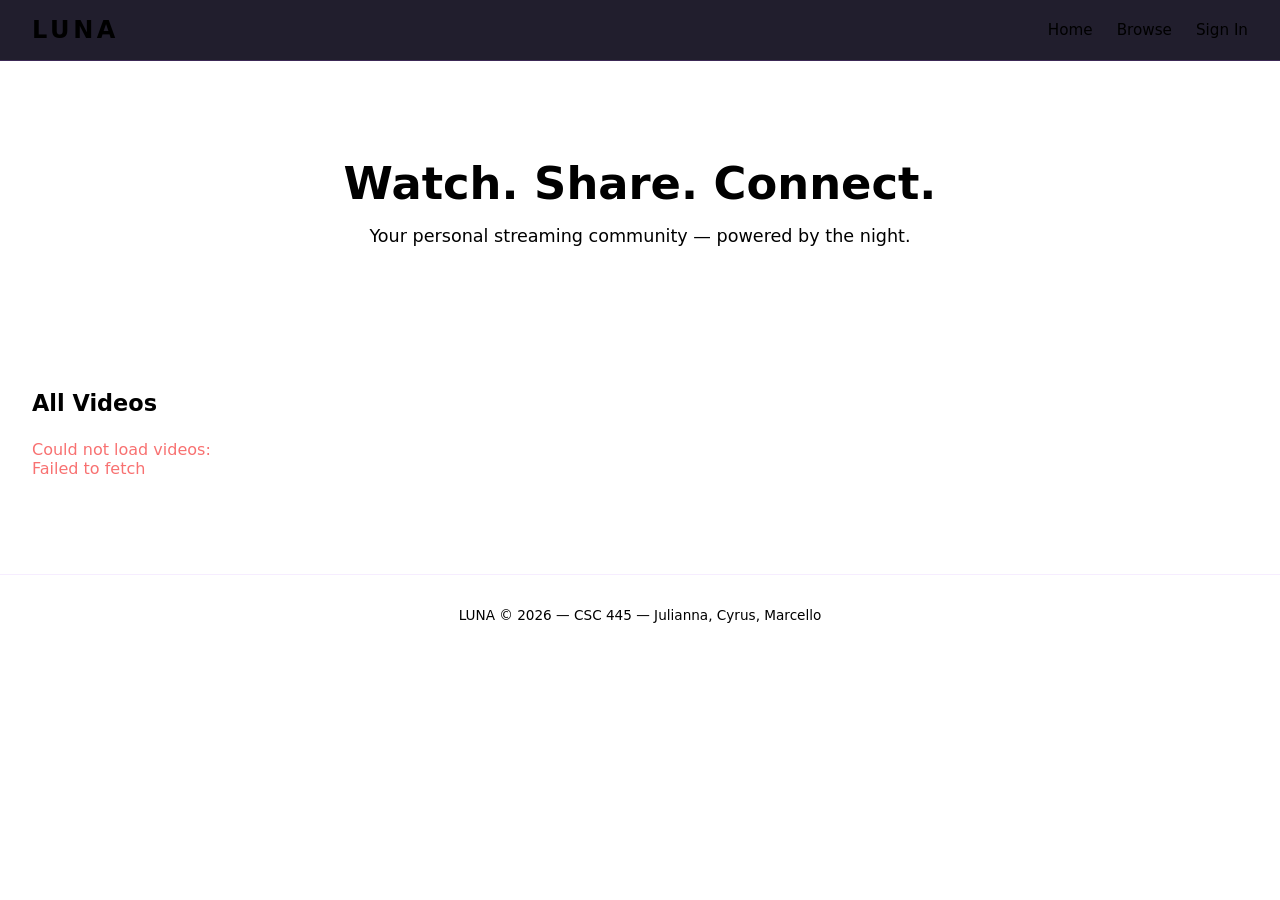
==== index.html @ 3ebb3d26 "Fix index.html to load videos from DynamoDB" ====
<!DOCTYPE html>
<html lang="en">
<head>
  <meta charset="UTF-8"/>
  <meta name="viewport" content="width=device-width,initial-scale=1"/>
  <title>LUNA</title>
  <link rel="stylesheet" href="styles.css"/>
</head>
<body>
  <nav class="navbar">
    <span class="logo">LUNA</span>
    <div class="nav-links">
      <a href="index.html">Home</a>
      <a href="watch.html">Browse</a>
      <a href="login.html">Sign In</a>
    </div>
  </nav>
  <section class="hero">
    <h1>Watch. Share. Connect.</h1>
    <p>Your personal streaming community — powered by the night.</p>
  </section>
  <section class="grid-section">
    <h2>All Videos</h2>
    <div class="card-grid" id="video-grid">
      <p style="color:#9a8fb8">Loading videos...</p>
    </div>
  </section>
  <footer><p>LUNA &copy; 2026 &mdash; CSC 445 &mdash; Julianna, Cyrus, Marcello</p></footer>
  <script>
    const API = "https://2xf2izsgwg.execute-api.us-east-2.amazonaws.com";
    fetch(API + "/videos")
      .then(r => r.json())
      .then(videos => {
        const grid = document.getElementById("video-grid");
        if (!videos.length) {
          grid.innerHTML = '<p style="color:#9a8fb8">No videos yet.</p>';
          return;
        }
        grid.innerHTML = videos.map(v => `
          <div class="card" onclick="location.href='watch.html?key=${v.s3Key}&title=${encodeURIComponent(v.title)}'">
            <div class="thumb">&#9654;</div>
            <p>${v.title}</p>
          </div>`).join('');
      })
      .catch(e => {
        document.getElementById("video-grid").innerHTML = '<p style="color:#f87171">Could not load videos: ' + e.message + '</p>';
      });
  </script>
</body>
</html>
---- styles.css ----
cat > styles.css << 'EOF'
:root {
  --bg: #0d0b12;
  --surface: #161222;
  --accent: #a855f7;
  --accent2: #7c3aed;
  --text: #e8e4f0;
  --muted: #9a8fb8;
}
* { box-sizing: border-box; margin: 0; padding: 0; }
body {
  font-family: system-ui, sans-serif;
  background: var(--bg);
  color: var(--text);
}
.navbar {
  display: flex;
  justify-content: space-between;
  align-items: center;
  padding: 1rem 2rem;
  background: rgba(22,18,34,0.95);
  border-bottom: 1px solid rgba(168,85,247,0.2);
  position: sticky; top: 0;
}
.logo {
  font-size: 1.5rem;
  font-weight: 800;
  letter-spacing: 0.15em;
  color: var(--accent);
}
.nav-links { display: flex; gap: 1.5rem; align-items: center; }
.nav-links a { color: var(--muted); text-decoration: none; font-size: 0.95rem; }
.nav-links a:hover { color: var(--text); }
.btn-login {
  background: transparent;
  border: 1px solid var(--accent);
  color: var(--accent);
  padding: 0.4rem 1rem;
  border-radius: 6px;
  cursor: pointer;
  font-weight: 600;
}
.btn-login:hover { background: var(--accent); color: #fff; }
.hero {
  text-align: center;
  padding: 6rem 1rem 4rem;
  background: radial-gradient(ellipse 80% 60% at 50% 0%, #2a1f45, var(--bg));
}
.hero h1 { font-size: 2.8rem; font-weight: 800; margin-bottom: 1rem; }
.hero p { color: var(--muted); font-size: 1.1rem; margin-bottom: 2rem; }
.btn-primary {
  background: linear-gradient(135deg, var(--accent2), var(--accent));
  color: #fff;
  border: none;
  padding: 0.75rem 2rem;
  border-radius: 8px;
  font-size: 1rem;
  font-weight: 600;
  cursor: pointer;
}
.btn-primary:hover { filter: brightness(1.1); }
#api-result {
  margin: 1.25rem auto 0;
  max-width: 28rem;
  padding: 0.75rem 1rem;
  background: rgba(0,0,0,0.4);
  border-radius: 8px;
  font-family: monospace;
  font-size: 0.9rem;
  min-height: 2.5rem;
  display: none;
}
.grid-section { padding: 3rem 2rem; }
.grid-section h2 { font-size: 1.4rem; margin-bottom: 1.5rem; color: var(--muted); }
.card-grid {
  display: grid;
  grid-template-columns: repeat(auto-fill, minmax(200px, 1fr));
  gap: 1.25rem;
}
.card {
  background: var(--surface);
  border-radius: 10px;
  overflow: hidden;
  border: 1px solid rgba(168,85,247,0.15);
  transition: transform 0.2s;
  cursor: pointer;
}
.card:hover { transform: translateY(-4px); border-color: var(--accent); }
.thumb {
  width: 100%;
  height: 120px;
  background: linear-gradient(135deg, #2a1f45, #1a1030);
}
.card p { padding: 0.75rem; font-size: 0.9rem; color: var(--muted); }
footer {
  text-align: center;
  padding: 2rem;
  color: var(--muted);
  font-size: 0.85rem;
  border-top: 1px solid rgba(168,85,247,0.1);
  margin-top: 3rem;
}
EOF
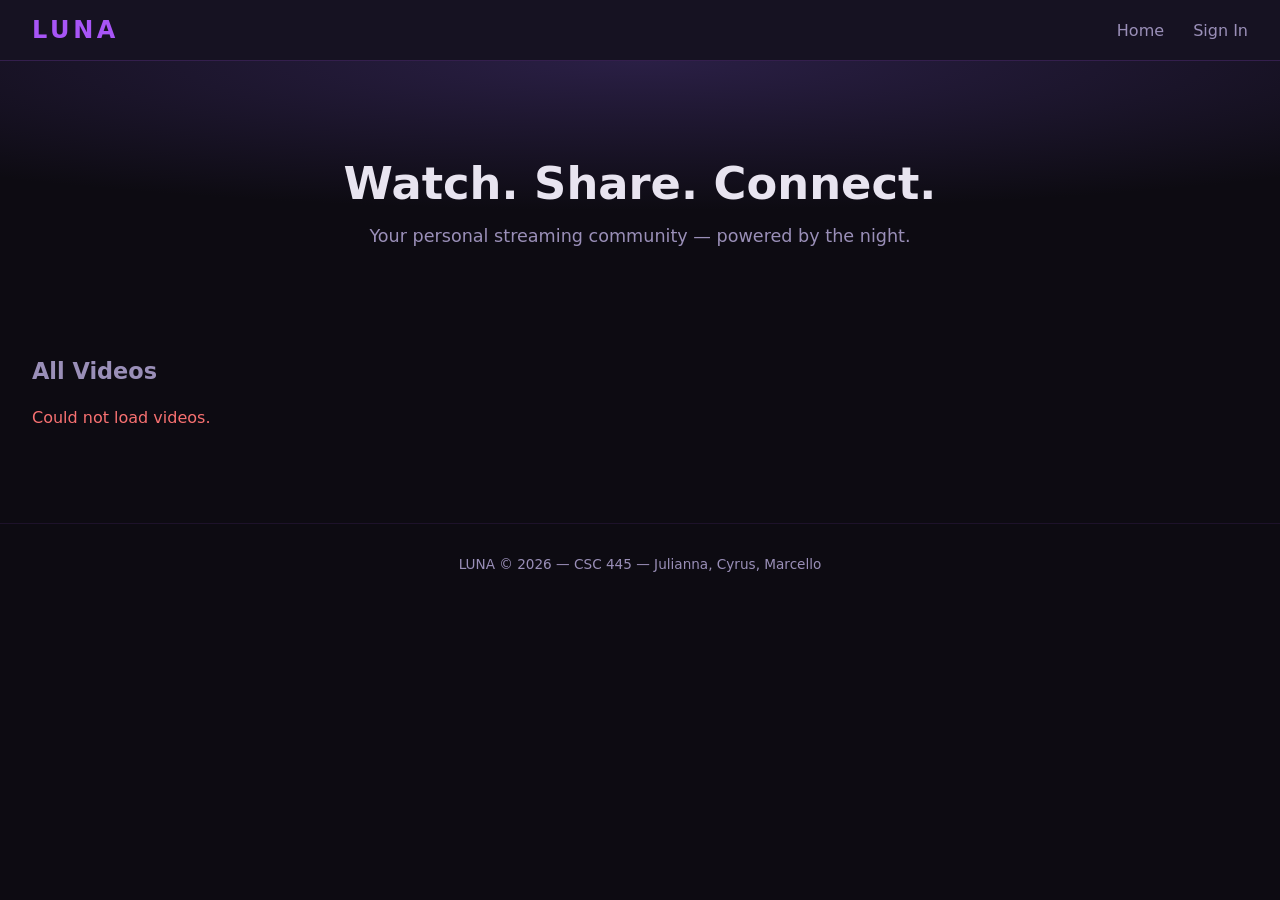
==== commit a3372d69: "Clean rewrite of index and player pages with absolute paths" ====
--- a/index.html
+++ b/index.html
@@ -4,47 +4,56 @@
   <meta charset="UTF-8"/>
   <meta name="viewport" content="width=device-width,initial-scale=1"/>
   <title>LUNA</title>
-  <link rel="stylesheet" href="styles.css"/>
+  <style>
+    *{box-sizing:border-box;margin:0;padding:0}
+    body{font-family:system-ui,sans-serif;background:#0d0b12;color:#e8e4f0}
+    nav{display:flex;justify-content:space-between;align-items:center;padding:1rem 2rem;background:#161222;border-bottom:1px solid rgba(168,85,247,0.2)}
+    .logo{font-size:1.5rem;font-weight:800;letter-spacing:.15em;color:#a855f7}
+    nav a{color:#9a8fb8;text-decoration:none;margin-left:1.5rem}
+    nav a:hover{color:#e8e4f0}
+    .btn{background:linear-gradient(135deg,#7c3aed,#a855f7);color:#fff;border:none;padding:.4rem 1rem;border-radius:6px;cursor:pointer;font-weight:600}
+    .hero{text-align:center;padding:6rem 1rem 4rem;background:radial-gradient(ellipse 80% 60% at 50% 0%,#2a1f45,#0d0b12)}
+    .hero h1{font-size:2.8rem;font-weight:800;margin-bottom:1rem}
+    .hero p{color:#9a8fb8;font-size:1.1rem}
+    .section{padding:3rem 2rem}
+    .section h2{font-size:1.4rem;margin-bottom:1.5rem;color:#9a8fb8}
+    .grid{display:grid;grid-template-columns:repeat(auto-fill,minmax(200px,1fr));gap:1.25rem}
+    .card{background:#161222;border-radius:10px;overflow:hidden;border:1px solid rgba(168,85,247,0.15);cursor:pointer;transition:transform .2s}
+    .card:hover{transform:translateY(-4px);border-color:#a855f7}
+    .thumb{width:100%;height:120px;background:linear-gradient(135deg,#2a1f45,#1a1030);display:flex;align-items:center;justify-content:center;font-size:2rem;color:#a855f7}
+    .card p{padding:.75rem;font-size:.9rem;color:#9a8fb8}
+    footer{text-align:center;padding:2rem;color:#9a8fb8;font-size:.85rem;margin-top:3rem;border-top:1px solid rgba(168,85,247,0.1)}
+  </style>
 </head>
 <body>
-  <nav class="navbar">
+  <nav>
     <span class="logo">LUNA</span>
-    <div class="nav-links">
-      <a href="index.html">Home</a>
-      <a href="watch.html">Browse</a>
-      <a href="login.html">Sign In</a>
+    <div>
+      <a href="/index.html">Home</a>
+      <a href="/login.html">Sign In</a>
     </div>
   </nav>
-  <section class="hero">
+  <div class="hero">
     <h1>Watch. Share. Connect.</h1>
-    <p>Your personal streaming community — powered by the night.</p>
-  </section>
-  <section class="grid-section">
+    <p>Your personal streaming community &mdash; powered by the night.</p>
+  </div>
+  <div class="section">
     <h2>All Videos</h2>
-    <div class="card-grid" id="video-grid">
-      <p style="color:#9a8fb8">Loading videos...</p>
-    </div>
-  </section>
+    <div class="grid" id="grid"><p style="color:#9a8fb8">Loading videos...</p></div>
+  </div>
   <footer><p>LUNA &copy; 2026 &mdash; CSC 445 &mdash; Julianna, Cyrus, Marcello</p></footer>
   <script>
-    const API = "https://2xf2izsgwg.execute-api.us-east-2.amazonaws.com";
+    var API = "https://2xf2izsgwg.execute-api.us-east-2.amazonaws.com";
     fetch(API + "/videos")
-      .then(r => r.json())
-      .then(videos => {
-        const grid = document.getElementById("video-grid");
-        if (!videos.length) {
-          grid.innerHTML = '<p style="color:#9a8fb8">No videos yet.</p>';
-          return;
-        }
-        grid.innerHTML = videos.map(v => `
-          <div class="card" onclick="location.href='watch.html?key=${v.s3Key}&title=${encodeURIComponent(v.title)}'">
-            <div class="thumb">&#9654;</div>
-            <p>${v.title}</p>
-          </div>`).join('');
+      .then(function(r){ return r.json(); })
+      .then(function(videos){
+        var grid = document.getElementById("grid");
+        if (!videos.length) { grid.innerHTML = '<p style="color:#9a8fb8">No videos yet.</p>'; return; }
+        grid.innerHTML = videos.map(function(v){
+          return '<div class="card" onclick="location.href=\'/player.html?key='+encodeURIComponent(v.s3Key)+'&title='+encodeURIComponent(v.title)+'\'"><div class="thumb">&#9654;</div><p>'+v.title+'</p></div>';
+        }).join('');
       })
-      .catch(e => {
-        document.getElementById("video-grid").innerHTML = '<p style="color:#f87171">Could not load videos: ' + e.message + '</p>';
-      });
+      .catch(function(){ document.getElementById("grid").innerHTML = '<p style="color:#f87171">Could not load videos.</p>'; });
   </script>
 </body>
 </html>
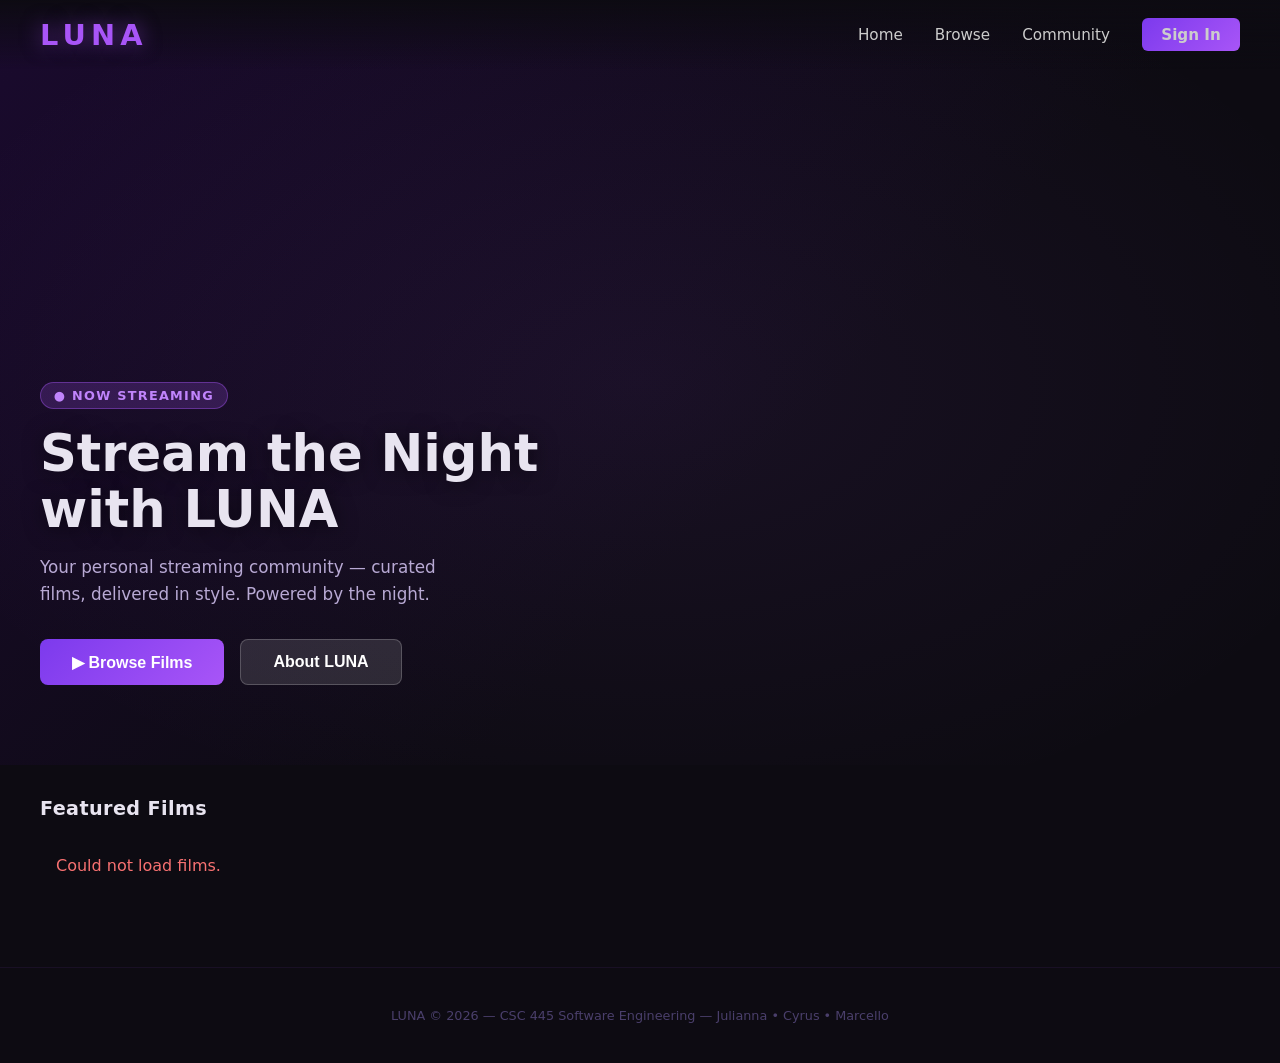
==== commit fd3627ee: "Netflix-style LUNA homepage with real movie cards" ====
--- a/index.html
+++ b/index.html
@@ -3,57 +3,129 @@
 <head>
   <meta charset="UTF-8"/>
   <meta name="viewport" content="width=device-width,initial-scale=1"/>
-  <title>LUNA</title>
+  <title>LUNA — Stream the Night</title>
   <style>
     *{box-sizing:border-box;margin:0;padding:0}
-    body{font-family:system-ui,sans-serif;background:#0d0b12;color:#e8e4f0}
-    nav{display:flex;justify-content:space-between;align-items:center;padding:1rem 2rem;background:#161222;border-bottom:1px solid rgba(168,85,247,0.2)}
-    .logo{font-size:1.5rem;font-weight:800;letter-spacing:.15em;color:#a855f7}
-    nav a{color:#9a8fb8;text-decoration:none;margin-left:1.5rem}
-    nav a:hover{color:#e8e4f0}
-    .btn{background:linear-gradient(135deg,#7c3aed,#a855f7);color:#fff;border:none;padding:.4rem 1rem;border-radius:6px;cursor:pointer;font-weight:600}
-    .hero{text-align:center;padding:6rem 1rem 4rem;background:radial-gradient(ellipse 80% 60% at 50% 0%,#2a1f45,#0d0b12)}
-    .hero h1{font-size:2.8rem;font-weight:800;margin-bottom:1rem}
-    .hero p{color:#9a8fb8;font-size:1.1rem}
-    .section{padding:3rem 2rem}
-    .section h2{font-size:1.4rem;margin-bottom:1.5rem;color:#9a8fb8}
-    .grid{display:grid;grid-template-columns:repeat(auto-fill,minmax(200px,1fr));gap:1.25rem}
-    .card{background:#161222;border-radius:10px;overflow:hidden;border:1px solid rgba(168,85,247,0.15);cursor:pointer;transition:transform .2s}
-    .card:hover{transform:translateY(-4px);border-color:#a855f7}
-    .thumb{width:100%;height:120px;background:linear-gradient(135deg,#2a1f45,#1a1030);display:flex;align-items:center;justify-content:center;font-size:2rem;color:#a855f7}
-    .card p{padding:.75rem;font-size:.9rem;color:#9a8fb8}
-    footer{text-align:center;padding:2rem;color:#9a8fb8;font-size:.85rem;margin-top:3rem;border-top:1px solid rgba(168,85,247,0.1)}
+    body{font-family:system-ui,sans-serif;background:#0d0b12;color:#e8e4f0;min-height:100vh}
+    nav{display:flex;justify-content:space-between;align-items:center;padding:1.1rem 2.5rem;background:linear-gradient(180deg,rgba(13,11,18,0.98),transparent);position:fixed;top:0;width:100%;z-index:100}
+    .logo{font-size:1.8rem;font-weight:900;letter-spacing:.18em;color:#a855f7;text-shadow:0 0 20px rgba(168,85,247,0.5)}
+    .nav-links{display:flex;gap:2rem;align-items:center}
+    .nav-links a{color:#ccc;text-decoration:none;font-size:.95rem;transition:color .2s}
+    .nav-links a:hover{color:#fff}
+    .btn-signin{background:linear-gradient(135deg,#7c3aed,#a855f7);color:#fff;border:none;padding:.45rem 1.2rem;border-radius:6px;cursor:pointer;font-weight:600;font-size:.9rem;text-decoration:none}
+    .hero{height:85vh;display:flex;align-items:flex-end;padding:0 2.5rem 5rem;background:linear-gradient(135deg,#1a0a2e,#0d0b12 60%),radial-gradient(ellipse 120% 80% at 30% 40%,#3b1d6e,transparent);position:relative;overflow:hidden}
+    .hero::before{content:'';position:absolute;inset:0;background:radial-gradient(ellipse 60% 60% at 50% 50%,rgba(168,85,247,0.08),transparent)}
+    .hero-content{max-width:550px;z-index:1}
+    .hero-badge{display:inline-block;background:rgba(168,85,247,0.2);border:1px solid rgba(168,85,247,0.4);color:#c084fc;padding:.3rem .8rem;border-radius:20px;font-size:.8rem;font-weight:600;letter-spacing:.1em;margin-bottom:1rem}
+    .hero h1{font-size:3.2rem;font-weight:900;line-height:1.1;margin-bottom:1rem;text-shadow:0 2px 20px rgba(0,0,0,0.5)}
+    .hero p{color:#b8a9d4;font-size:1.05rem;line-height:1.6;margin-bottom:2rem;max-width:440px}
+    .hero-btns{display:flex;gap:1rem}
+    .btn-play{background:linear-gradient(135deg,#7c3aed,#a855f7);color:#fff;border:none;padding:.8rem 2rem;border-radius:8px;font-size:1rem;font-weight:700;cursor:pointer;display:flex;align-items:center;gap:.5rem}
+    .btn-play:hover{filter:brightness(1.1)}
+    .btn-info{background:rgba(255,255,255,0.12);color:#fff;border:1px solid rgba(255,255,255,0.2);padding:.8rem 2rem;border-radius:8px;font-size:1rem;font-weight:600;cursor:pointer}
+    .btn-info:hover{background:rgba(255,255,255,0.2)}
+    .section{padding:2rem 2.5rem 3rem}
+    .section-title{font-size:1.2rem;font-weight:700;margin-bottom:1.25rem;color:#e8e4f0;letter-spacing:.02em}
+    .row{display:flex;gap:1rem;overflow-x:auto;padding-bottom:.75rem;scrollbar-width:thin;scrollbar-color:rgba(168,85,247,0.3) transparent}
+    .row::-webkit-scrollbar{height:4px}
+    .row::-webkit-scrollbar-thumb{background:rgba(168,85,247,0.3);border-radius:2px}
+    .card{flex:0 0 200px;background:#161222;border-radius:10px;overflow:hidden;border:1px solid rgba(168,85,247,0.1);cursor:pointer;transition:transform .25s,border-color .25s,box-shadow .25s;position:relative}
+    .card:hover{transform:scale(1.05);border-color:#a855f7;box-shadow:0 8px 30px rgba(168,85,247,0.25)}
+    .poster{width:100%;height:280px;display:flex;flex-direction:column;align-items:center;justify-content:center;position:relative;overflow:hidden}
+    .poster-bg{position:absolute;inset:0;background:var(--grad)}
+    .poster-icon{font-size:3rem;z-index:1;margin-bottom:.5rem}
+    .poster-initial{font-size:4rem;font-weight:900;z-index:1;color:rgba(255,255,255,0.15);position:absolute;bottom:-.5rem;right:.5rem;line-height:1}
+    .play-overlay{position:absolute;inset:0;background:rgba(0,0,0,0);display:flex;align-items:center;justify-content:center;opacity:0;transition:all .25s;z-index:2}
+    .card:hover .play-overlay{background:rgba(0,0,0,0.4);opacity:1}
+    .play-circle{width:52px;height:52px;border-radius:50%;background:rgba(168,85,247,0.9);display:flex;align-items:center;justify-content:center;font-size:1.3rem}
+    .card-info{padding:.75rem}
+    .card-title{font-size:.88rem;font-weight:600;color:#e8e4f0;margin-bottom:.3rem;white-space:nowrap;overflow:hidden;text-overflow:ellipsis}
+    .card-meta{font-size:.75rem;color:#7c6fa0;display:flex;gap:.5rem}
+    .badge{background:rgba(168,85,247,0.15);color:#c084fc;padding:.1rem .4rem;border-radius:3px;font-size:.7rem;font-weight:600}
+    footer{text-align:center;padding:2.5rem;color:#4a3f6b;font-size:.8rem;border-top:1px solid rgba(168,85,247,0.08);margin-top:1rem}
+    .skeleton{animation:pulse 1.5s ease-in-out infinite}
+    @keyframes pulse{0%,100%{opacity:1}50%{opacity:.4}}
   </style>
 </head>
 <body>
   <nav>
     <span class="logo">LUNA</span>
-    <div>
+    <div class="nav-links">
       <a href="/index.html">Home</a>
-      <a href="/login.html">Sign In</a>
+      <a href="/index.html">Browse</a>
+      <a href="/index.html">Community</a>
+      <a href="/login.html" class="btn-signin">Sign In</a>
     </div>
   </nav>
+
   <div class="hero">
-    <h1>Watch. Share. Connect.</h1>
-    <p>Your personal streaming community &mdash; powered by the night.</p>
+    <div class="hero-content">
+      <span class="hero-badge">&#9679; NOW STREAMING</span>
+      <h1>Stream the Night with LUNA</h1>
+      <p>Your personal streaming community — curated films, delivered in style. Powered by the night.</p>
+      <div class="hero-btns">
+        <button class="btn-play" onclick="document.querySelector('.row').scrollIntoView({behavior:'smooth'})">&#9654; Browse Films</button>
+        <button class="btn-info">About LUNA</button>
+      </div>
+    </div>
   </div>
+
   <div class="section">
-    <h2>All Videos</h2>
-    <div class="grid" id="grid"><p style="color:#9a8fb8">Loading videos...</p></div>
+    <div class="section-title">Featured Films</div>
+    <div class="row" id="grid">
+      <div class="card skeleton" style="opacity:.4"><div class="poster" style="--grad:linear-gradient(135deg,#2a1f45,#1a1030)"></div></div>
+      <div class="card skeleton" style="opacity:.4"><div class="poster" style="--grad:linear-gradient(135deg,#2a1f45,#1a1030)"></div></div>
+      <div class="card skeleton" style="opacity:.4"><div class="poster" style="--grad:linear-gradient(135deg,#2a1f45,#1a1030)"></div></div>
+    </div>
   </div>
-  <footer><p>LUNA &copy; 2026 &mdash; CSC 445 &mdash; Julianna, Cyrus, Marcello</p></footer>
+
+  <footer>
+    <p>LUNA &copy; 2026 &mdash; CSC 445 Software Engineering &mdash; Julianna &bull; Cyrus &bull; Marcello</p>
+  </footer>
+
   <script>
     var API = "https://2xf2izsgwg.execute-api.us-east-2.amazonaws.com";
+    var GRADS = [
+      "linear-gradient(135deg,#1a0533,#6b21a8)",
+      "linear-gradient(135deg,#0c1a3a,#1d4ed8)",
+      "linear-gradient(135deg,#1a0a00,#92400e)",
+      "linear-gradient(135deg,#0a1a0a,#166534)",
+      "linear-gradient(135deg,#1a001a,#86198f)"
+    ];
+    var ICONS = ["&#127849;","&#127756;","&#9876;","&#127775;","&#127916;"];
+
     fetch(API + "/videos")
       .then(function(r){ return r.json(); })
       .then(function(videos){
         var grid = document.getElementById("grid");
-        if (!videos.length) { grid.innerHTML = '<p style="color:#9a8fb8">No videos yet.</p>'; return; }
-        grid.innerHTML = videos.map(function(v){
-          return '<div class="card" onclick="location.href=\'/player.html?key='+encodeURIComponent(v.s3Key)+'&title='+encodeURIComponent(v.title)+'\'"><div class="thumb">&#9654;</div><p>'+v.title+'</p></div>';
+        if (!videos.length) {
+          grid.innerHTML = '<p style="color:#9a8fb8;padding:1rem">No films yet.</p>';
+          return;
+        }
+        grid.innerHTML = videos.map(function(v, i){
+          var grad = GRADS[i % GRADS.length];
+          var icon = ICONS[i % ICONS.length];
+          var initial = v.title ? v.title[0].toUpperCase() : "L";
+          var genre = v.genre || "";
+          var year = v.year || "";
+          return '<div class="card" onclick="location.href=\'/player.html?key='+encodeURIComponent(v.s3Key)+'&title='+encodeURIComponent(v.title)+'\'">'
+            + '<div class="poster" style="--grad:'+grad+'">'
+            + '<div class="poster-bg"></div>'
+            + '<div class="poster-icon">'+icon+'</div>'
+            + '<div class="poster-initial">'+initial+'</div>'
+            + '<div class="play-overlay"><div class="play-circle">&#9654;</div></div>'
+            + '</div>'
+            + '<div class="card-info">'
+            + '<div class="card-title">'+v.title+'</div>'
+            + '<div class="card-meta">'
+            + (year ? '<span>'+year+'</span>' : '')
+            + (genre ? '<span class="badge">'+genre+'</span>' : '')
+            + '</div></div></div>';
         }).join('');
       })
-      .catch(function(){ document.getElementById("grid").innerHTML = '<p style="color:#f87171">Could not load videos.</p>'; });
+      .catch(function(){
+        document.getElementById("grid").innerHTML = '<p style="color:#f87171;padding:1rem">Could not load films.</p>';
+      });
   </script>
 </body>
 </html>
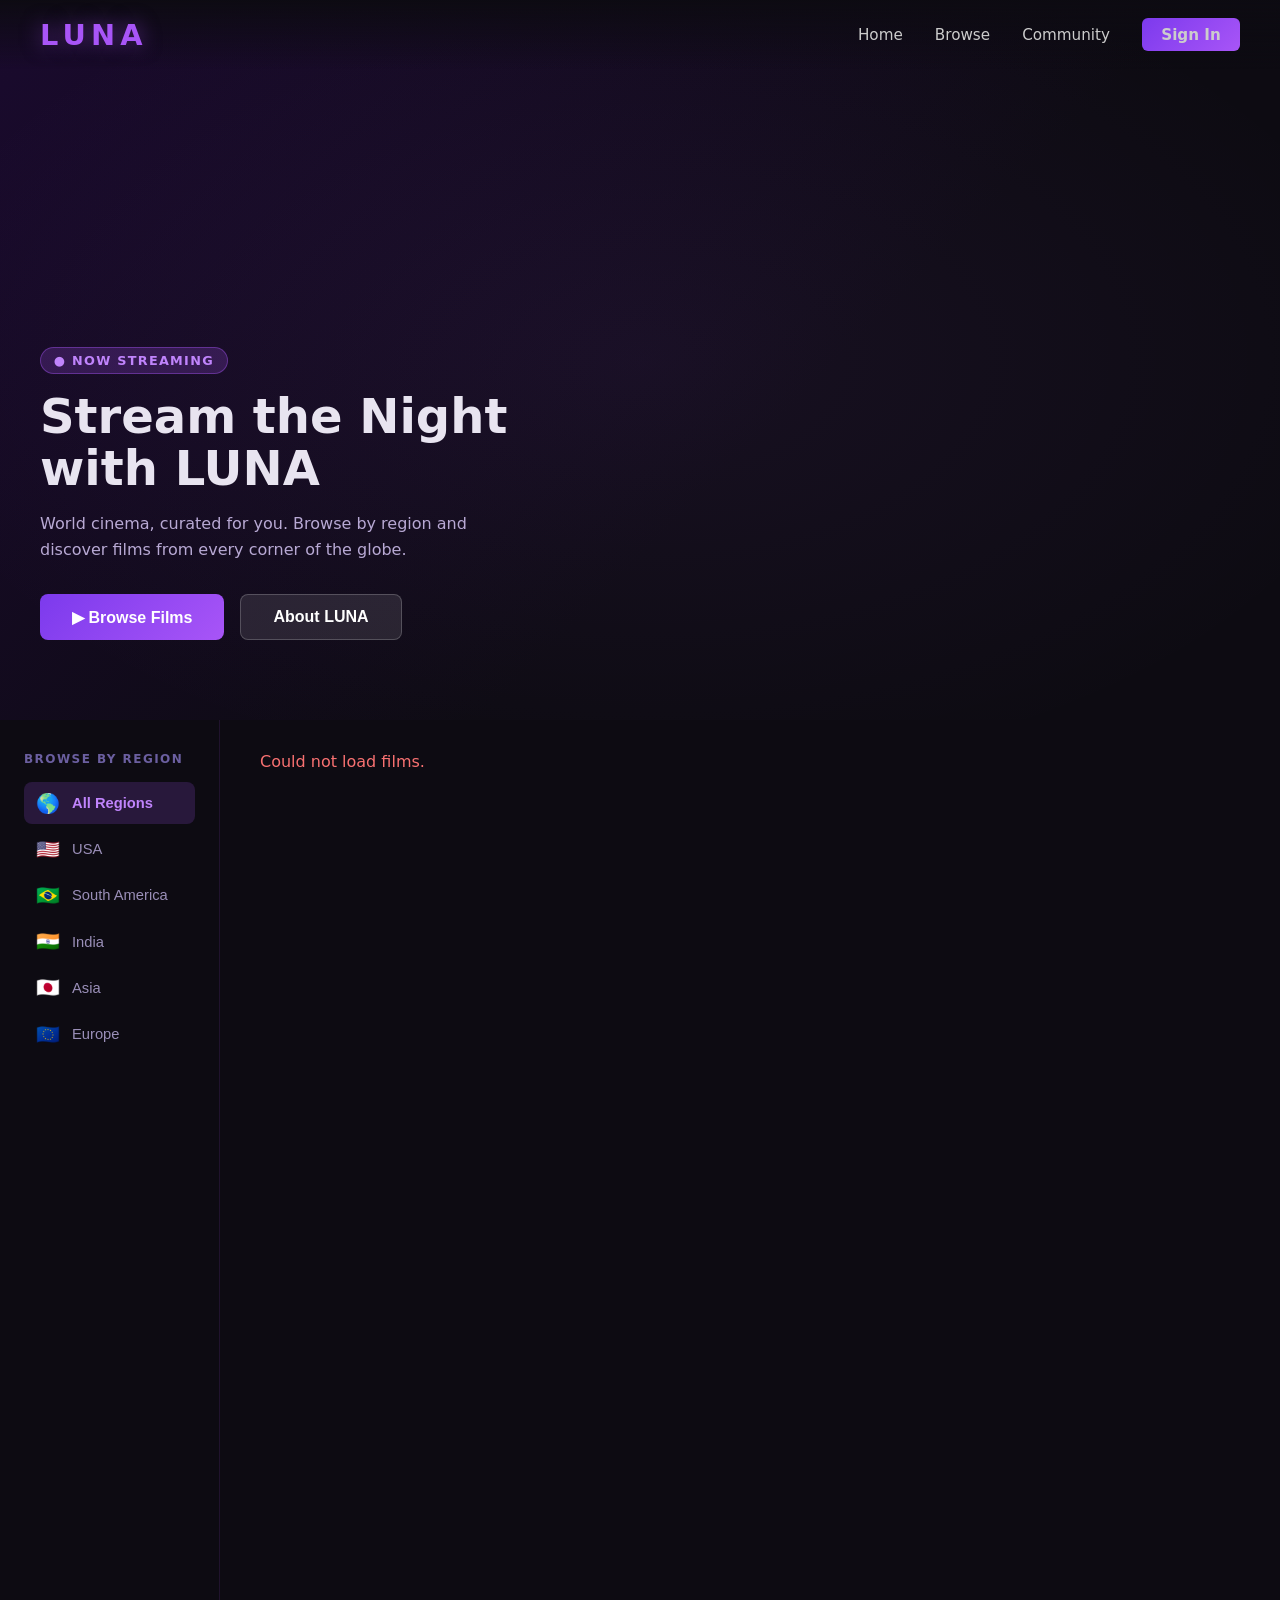
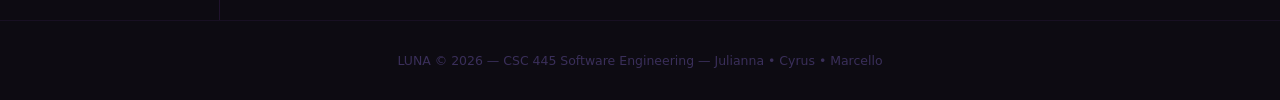
==== commit 8350a5eb: "Add region filter sidebar with 25 world cinema films" ====
--- a/index.html
+++ b/index.html
@@ -6,45 +6,55 @@
   <title>LUNA — Stream the Night</title>
   <style>
     *{box-sizing:border-box;margin:0;padding:0}
-    body{font-family:system-ui,sans-serif;background:#0d0b12;color:#e8e4f0;min-height:100vh}
+    body{font-family:system-ui,sans-serif;background:#0d0b12;color:#e8e4f0;min-height:100vh;display:flex;flex-direction:column}
     nav{display:flex;justify-content:space-between;align-items:center;padding:1.1rem 2.5rem;background:linear-gradient(180deg,rgba(13,11,18,0.98),transparent);position:fixed;top:0;width:100%;z-index:100}
     .logo{font-size:1.8rem;font-weight:900;letter-spacing:.18em;color:#a855f7;text-shadow:0 0 20px rgba(168,85,247,0.5)}
     .nav-links{display:flex;gap:2rem;align-items:center}
-    .nav-links a{color:#ccc;text-decoration:none;font-size:.95rem;transition:color .2s}
+    .nav-links a{color:#ccc;text-decoration:none;font-size:.95rem}
     .nav-links a:hover{color:#fff}
     .btn-signin{background:linear-gradient(135deg,#7c3aed,#a855f7);color:#fff;border:none;padding:.45rem 1.2rem;border-radius:6px;cursor:pointer;font-weight:600;font-size:.9rem;text-decoration:none}
-    .hero{height:85vh;display:flex;align-items:flex-end;padding:0 2.5rem 5rem;background:linear-gradient(135deg,#1a0a2e,#0d0b12 60%),radial-gradient(ellipse 120% 80% at 30% 40%,#3b1d6e,transparent);position:relative;overflow:hidden}
-    .hero::before{content:'';position:absolute;inset:0;background:radial-gradient(ellipse 60% 60% at 50% 50%,rgba(168,85,247,0.08),transparent)}
+    .hero{height:80vh;display:flex;align-items:flex-end;padding:0 2.5rem 5rem;background:linear-gradient(135deg,#1a0a2e,#0d0b12 60%),radial-gradient(ellipse 120% 80% at 30% 40%,#3b1d6e,transparent);position:relative}
+    .hero::before{content:'';position:absolute;inset:0;background:radial-gradient(ellipse 60% 60% at 50% 50%,rgba(168,85,247,0.07),transparent)}
     .hero-content{max-width:550px;z-index:1}
     .hero-badge{display:inline-block;background:rgba(168,85,247,0.2);border:1px solid rgba(168,85,247,0.4);color:#c084fc;padding:.3rem .8rem;border-radius:20px;font-size:.8rem;font-weight:600;letter-spacing:.1em;margin-bottom:1rem}
-    .hero h1{font-size:3.2rem;font-weight:900;line-height:1.1;margin-bottom:1rem;text-shadow:0 2px 20px rgba(0,0,0,0.5)}
-    .hero p{color:#b8a9d4;font-size:1.05rem;line-height:1.6;margin-bottom:2rem;max-width:440px}
+    .hero h1{font-size:3rem;font-weight:900;line-height:1.1;margin-bottom:1rem}
+    .hero p{color:#b8a9d4;font-size:1rem;line-height:1.6;margin-bottom:2rem;max-width:440px}
     .hero-btns{display:flex;gap:1rem}
-    .btn-play{background:linear-gradient(135deg,#7c3aed,#a855f7);color:#fff;border:none;padding:.8rem 2rem;border-radius:8px;font-size:1rem;font-weight:700;cursor:pointer;display:flex;align-items:center;gap:.5rem}
+    .btn-play{background:linear-gradient(135deg,#7c3aed,#a855f7);color:#fff;border:none;padding:.8rem 2rem;border-radius:8px;font-size:1rem;font-weight:700;cursor:pointer}
     .btn-play:hover{filter:brightness(1.1)}
-    .btn-info{background:rgba(255,255,255,0.12);color:#fff;border:1px solid rgba(255,255,255,0.2);padding:.8rem 2rem;border-radius:8px;font-size:1rem;font-weight:600;cursor:pointer}
-    .btn-info:hover{background:rgba(255,255,255,0.2)}
-    .section{padding:2rem 2.5rem 3rem}
-    .section-title{font-size:1.2rem;font-weight:700;margin-bottom:1.25rem;color:#e8e4f0;letter-spacing:.02em}
+    .btn-info{background:rgba(255,255,255,0.1);color:#fff;border:1px solid rgba(255,255,255,0.2);padding:.8rem 2rem;border-radius:8px;font-size:1rem;font-weight:600;cursor:pointer}
+    .btn-info:hover{background:rgba(255,255,255,0.18)}
+    .main{display:flex;flex:1;padding-top:0}
+    .sidebar{width:220px;min-width:220px;padding:2rem 1.5rem;border-right:1px solid rgba(168,85,247,0.12);position:sticky;top:0;height:100vh;overflow-y:auto}
+    .sidebar h3{font-size:.75rem;font-weight:700;letter-spacing:.12em;color:#6b5fa0;text-transform:uppercase;margin-bottom:1rem;margin-top:2rem}
+    .sidebar h3:first-child{margin-top:0}
+    .region-btn{display:flex;align-items:center;gap:.75rem;width:100%;background:none;border:none;color:#9a8fb8;padding:.6rem .75rem;border-radius:8px;cursor:pointer;font-size:.92rem;text-align:left;transition:all .2s;margin-bottom:.25rem}
+    .region-btn:hover{background:rgba(168,85,247,0.1);color:#e8e4f0}
+    .region-btn.active{background:rgba(168,85,247,0.18);color:#c084fc;font-weight:600}
+    .region-flag{font-size:1.2rem}
+    .content{flex:1;padding:2rem 2.5rem;overflow-x:hidden}
+    .section-header{display:flex;align-items:baseline;gap:1rem;margin-bottom:1.25rem;margin-top:2rem}
+    .section-header:first-child{margin-top:0}
+    .section-title{font-size:1.15rem;font-weight:700;color:#e8e4f0}
+    .section-count{font-size:.8rem;color:#6b5fa0}
     .row{display:flex;gap:1rem;overflow-x:auto;padding-bottom:.75rem;scrollbar-width:thin;scrollbar-color:rgba(168,85,247,0.3) transparent}
     .row::-webkit-scrollbar{height:4px}
     .row::-webkit-scrollbar-thumb{background:rgba(168,85,247,0.3);border-radius:2px}
-    .card{flex:0 0 200px;background:#161222;border-radius:10px;overflow:hidden;border:1px solid rgba(168,85,247,0.1);cursor:pointer;transition:transform .25s,border-color .25s,box-shadow .25s;position:relative}
+    .card{flex:0 0 185px;background:#161222;border-radius:10px;overflow:hidden;border:1px solid rgba(168,85,247,0.1);cursor:pointer;transition:transform .25s,border-color .25s,box-shadow .25s;position:relative}
     .card:hover{transform:scale(1.05);border-color:#a855f7;box-shadow:0 8px 30px rgba(168,85,247,0.25)}
-    .poster{width:100%;height:280px;display:flex;flex-direction:column;align-items:center;justify-content:center;position:relative;overflow:hidden}
+    .poster{width:100%;height:260px;display:flex;flex-direction:column;align-items:center;justify-content:center;position:relative;overflow:hidden}
     .poster-bg{position:absolute;inset:0;background:var(--grad)}
-    .poster-icon{font-size:3rem;z-index:1;margin-bottom:.5rem}
-    .poster-initial{font-size:4rem;font-weight:900;z-index:1;color:rgba(255,255,255,0.15);position:absolute;bottom:-.5rem;right:.5rem;line-height:1}
+    .poster-icon{font-size:2.8rem;z-index:1;margin-bottom:.5rem}
+    .poster-initial{font-size:4rem;font-weight:900;z-index:1;color:rgba(255,255,255,0.1);position:absolute;bottom:-.5rem;right:.5rem;line-height:1}
     .play-overlay{position:absolute;inset:0;background:rgba(0,0,0,0);display:flex;align-items:center;justify-content:center;opacity:0;transition:all .25s;z-index:2}
-    .card:hover .play-overlay{background:rgba(0,0,0,0.4);opacity:1}
-    .play-circle{width:52px;height:52px;border-radius:50%;background:rgba(168,85,247,0.9);display:flex;align-items:center;justify-content:center;font-size:1.3rem}
-    .card-info{padding:.75rem}
-    .card-title{font-size:.88rem;font-weight:600;color:#e8e4f0;margin-bottom:.3rem;white-space:nowrap;overflow:hidden;text-overflow:ellipsis}
-    .card-meta{font-size:.75rem;color:#7c6fa0;display:flex;gap:.5rem}
-    .badge{background:rgba(168,85,247,0.15);color:#c084fc;padding:.1rem .4rem;border-radius:3px;font-size:.7rem;font-weight:600}
-    footer{text-align:center;padding:2.5rem;color:#4a3f6b;font-size:.8rem;border-top:1px solid rgba(168,85,247,0.08);margin-top:1rem}
-    .skeleton{animation:pulse 1.5s ease-in-out infinite}
-    @keyframes pulse{0%,100%{opacity:1}50%{opacity:.4}}
+    .card:hover .play-overlay{background:rgba(0,0,0,0.45);opacity:1}
+    .play-circle{width:48px;height:48px;border-radius:50%;background:rgba(168,85,247,0.9);display:flex;align-items:center;justify-content:center;font-size:1.2rem}
+    .card-info{padding:.65rem .75rem}
+    .card-title{font-size:.83rem;font-weight:600;color:#e8e4f0;margin-bottom:.3rem;white-space:nowrap;overflow:hidden;text-overflow:ellipsis}
+    .card-meta{font-size:.72rem;color:#7c6fa0;display:flex;gap:.4rem;align-items:center;flex-wrap:wrap}
+    .badge{background:rgba(168,85,247,0.15);color:#c084fc;padding:.1rem .35rem;border-radius:3px;font-size:.68rem;font-weight:600}
+    .empty{color:#4a3f6b;padding:2rem 0;font-size:.95rem}
+    footer{text-align:center;padding:2rem;color:#3a2f5a;font-size:.78rem;border-top:1px solid rgba(168,85,247,0.07)}
   </style>
 </head>
 <body>
@@ -62,20 +72,39 @@
     <div class="hero-content">
       <span class="hero-badge">&#9679; NOW STREAMING</span>
       <h1>Stream the Night with LUNA</h1>
-      <p>Your personal streaming community — curated films, delivered in style. Powered by the night.</p>
+      <p>World cinema, curated for you. Browse by region and discover films from every corner of the globe.</p>
       <div class="hero-btns">
-        <button class="btn-play" onclick="document.querySelector('.row').scrollIntoView({behavior:'smooth'})">&#9654; Browse Films</button>
+        <button class="btn-play" onclick="document.querySelector('.main').scrollIntoView({behavior:'smooth'})">&#9654; Browse Films</button>
         <button class="btn-info">About LUNA</button>
       </div>
     </div>
   </div>
 
-  <div class="section">
-    <div class="section-title">Featured Films</div>
-    <div class="row" id="grid">
-      <div class="card skeleton" style="opacity:.4"><div class="poster" style="--grad:linear-gradient(135deg,#2a1f45,#1a1030)"></div></div>
-      <div class="card skeleton" style="opacity:.4"><div class="poster" style="--grad:linear-gradient(135deg,#2a1f45,#1a1030)"></div></div>
-      <div class="card skeleton" style="opacity:.4"><div class="poster" style="--grad:linear-gradient(135deg,#2a1f45,#1a1030)"></div></div>
+  <div class="main">
+    <div class="sidebar">
+      <h3>Browse by Region</h3>
+      <button class="region-btn active" data-region="all" onclick="filterRegion(this,'all')">
+        <span class="region-flag">&#127758;</span> All Regions
+      </button>
+      <button class="region-btn" data-region="USA" onclick="filterRegion(this,'USA')">
+        <span class="region-flag">&#127482;&#127480;</span> USA
+      </button>
+      <button class="region-btn" data-region="South America" onclick="filterRegion(this,'South America')">
+        <span class="region-flag">&#127463;&#127479;</span> South America
+      </button>
+      <button class="region-btn" data-region="India" onclick="filterRegion(this,'India')">
+        <span class="region-flag">&#127470;&#127475;</span> India
+      </button>
+      <button class="region-btn" data-region="Asia" onclick="filterRegion(this,'Asia')">
+        <span class="region-flag">&#127471;&#127477;</span> Asia
+      </button>
+      <button class="region-btn" data-region="Europe" onclick="filterRegion(this,'Europe')">
+        <span class="region-flag">&#127466;&#127482;</span> Europe
+      </button>
+    </div>
+
+    <div class="content" id="content">
+      <p style="color:#6b5fa0;padding:2rem 0">Loading films...</p>
     </div>
   </div>
 
@@ -90,41 +119,73 @@
       "linear-gradient(135deg,#0c1a3a,#1d4ed8)",
       "linear-gradient(135deg,#1a0a00,#92400e)",
       "linear-gradient(135deg,#0a1a0a,#166534)",
-      "linear-gradient(135deg,#1a001a,#86198f)"
+      "linear-gradient(135deg,#1a001a,#86198f)",
+      "linear-gradient(135deg,#001a1a,#0f766e)",
+      "linear-gradient(135deg,#1a1500,#a16207)"
     ];
-    var ICONS = ["&#127849;","&#127756;","&#9876;","&#127775;","&#127916;"];
+    var ICONS = ["&#127849;","&#127756;","&#9876;","&#127775;","&#127916;","&#128081;","&#127754;"];
+    var allVideos = [];
+    var currentRegion = "all";
+
+    function makeCard(v, i) {
+      var grad = GRADS[i % GRADS.length];
+      var icon = ICONS[i % ICONS.length];
+      var initial = v.title ? v.title[0].toUpperCase() : "L";
+      var year = v.year || "";
+      var genre = v.genre || "";
+      return '<div class="card" onclick="location.href=\'/player.html?key='+encodeURIComponent(v.s3Key)+'&title='+encodeURIComponent(v.title)+'\'">'
+        +'<div class="poster" style="--grad:'+grad+'">'
+        +'<div class="poster-bg"></div>'
+        +'<div class="poster-icon">'+icon+'</div>'
+        +'<div class="poster-initial">'+initial+'</div>'
+        +'<div class="play-overlay"><div class="play-circle">&#9654;</div></div>'
+        +'</div>'
+        +'<div class="card-info">'
+        +'<div class="card-title">'+v.title+'</div>'
+        +'<div class="card-meta">'+(year?'<span>'+year+'</span>':'')+(genre?'<span class="badge">'+genre+'</span>':'')+'</div>'
+        +'</div></div>';
+    }
+
+    function renderContent(region) {
+      var content = document.getElementById("content");
+      var filtered = region === "all" ? allVideos : allVideos.filter(function(v){ return v.region === region; });
+      if (!filtered.length) {
+        content.innerHTML = '<p class="empty">No films found for this region.</p>';
+        return;
+      }
+      if (region === "all") {
+        var regions = ["USA","South America","India","Asia","Europe"];
+        var html = "";
+        regions.forEach(function(r) {
+          var group = allVideos.filter(function(v){ return v.region === r; });
+          if (!group.length) return;
+          var flags = {"USA":"&#127482;&#127480;","South America":"&#127463;&#127479;","India":"&#127470;&#127475;","Asia":"&#127471;&#127477;","Europe":"&#127466;&#127482;"};
+          html += '<div class="section-header"><span class="section-title">'+(flags[r]||"")+" "+r+'</span><span class="section-count">'+group.length+' films</span></div>';
+          html += '<div class="row">'+group.map(makeCard).join('')+'</div>';
+        });
+        content.innerHTML = html || '<p class="empty">No films yet.</p>';
+      } else {
+        var flags2 = {"USA":"&#127482;&#127480;","South America":"&#127463;&#127479;","India":"&#127470;&#127475;","Asia":"&#127471;&#127477;","Europe":"&#127466;&#127482;"};
+        content.innerHTML = '<div class="section-header"><span class="section-title">'+(flags2[region]||"")+" "+region+'</span><span class="section-count">'+filtered.length+' films</span></div>'
+          +'<div class="row">'+filtered.map(makeCard).join('')+'</div>';
+      }
+    }
+
+    function filterRegion(btn, region) {
+      document.querySelectorAll(".region-btn").forEach(function(b){ b.classList.remove("active"); });
+      btn.classList.add("active");
+      currentRegion = region;
+      renderContent(region);
+    }
 
     fetch(API + "/videos")
       .then(function(r){ return r.json(); })
       .then(function(videos){
-        var grid = document.getElementById("grid");
-        if (!videos.length) {
-          grid.innerHTML = '<p style="color:#9a8fb8;padding:1rem">No films yet.</p>';
-          return;
-        }
-        grid.innerHTML = videos.map(function(v, i){
-          var grad = GRADS[i % GRADS.length];
-          var icon = ICONS[i % ICONS.length];
-          var initial = v.title ? v.title[0].toUpperCase() : "L";
-          var genre = v.genre || "";
-          var year = v.year || "";
-          return '<div class="card" onclick="location.href=\'/player.html?key='+encodeURIComponent(v.s3Key)+'&title='+encodeURIComponent(v.title)+'\'">'
-            + '<div class="poster" style="--grad:'+grad+'">'
-            + '<div class="poster-bg"></div>'
-            + '<div class="poster-icon">'+icon+'</div>'
-            + '<div class="poster-initial">'+initial+'</div>'
-            + '<div class="play-overlay"><div class="play-circle">&#9654;</div></div>'
-            + '</div>'
-            + '<div class="card-info">'
-            + '<div class="card-title">'+v.title+'</div>'
-            + '<div class="card-meta">'
-            + (year ? '<span>'+year+'</span>' : '')
-            + (genre ? '<span class="badge">'+genre+'</span>' : '')
-            + '</div></div></div>';
-        }).join('');
+        allVideos = videos;
+        renderContent("all");
       })
       .catch(function(){
-        document.getElementById("grid").innerHTML = '<p style="color:#f87171;padding:1rem">Could not load films.</p>';
+        document.getElementById("content").innerHTML = '<p style="color:#f87171">Could not load films.</p>';
       });
   </script>
 </body>
